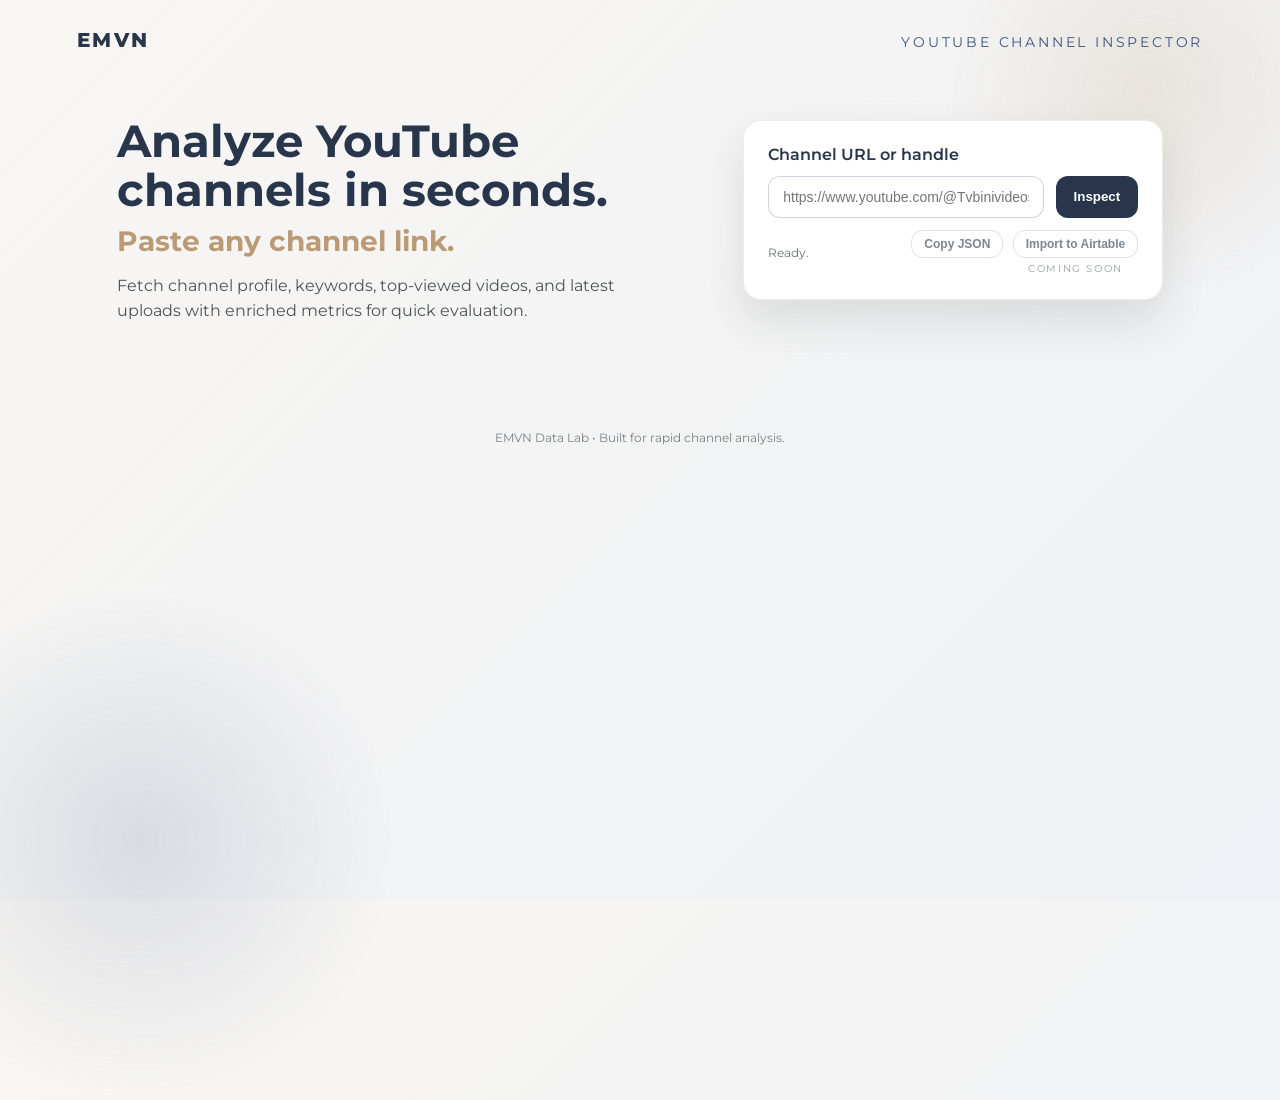
==== templates/index.html @ 69dc373f "feat: create web inspect youtube channel" ====
<!doctype html>
<html lang="en">
  <head>
    <meta charset="utf-8" />
    <meta name="viewport" content="width=device-width, initial-scale=1" />
    <title>EMVN YouTube Channel Inspector</title>
    <link rel="preconnect" href="https://fonts.googleapis.com" />
    <link rel="preconnect" href="https://fonts.gstatic.com" crossorigin />
    <link
      href="https://fonts.googleapis.com/css2?family=Montserrat:wght@300;400;500;600;700;800&display=swap"
      rel="stylesheet"
    />
    <link rel="stylesheet" href="/static/app.css" />
  </head>
  <body>
    <div class="bg-orb orb-1"></div>
    <div class="bg-orb orb-2"></div>
    <header class="site-header">
      <div class="brand">EMVN</div>
      <div class="brand-subtitle">YouTube Channel Inspector</div>
    </header>

    <main class="shell">
      <section class="hero">
        <div class="hero-copy">
          <h1>
            Analyze YouTube channels in seconds.
            <span>Paste any channel link.</span>
          </h1>
          <p>
            Fetch channel profile, keywords, top-viewed videos, and latest uploads
            with enriched metrics for quick evaluation.
          </p>
        </div>
        <div class="hero-panel">
          <label for="channel-input">Channel URL or handle</label>
          <div class="input-row">
            <input
              id="channel-input"
              type="text"
              placeholder="https://www.youtube.com/@Tvbinivideosforcats/featured"
              autocomplete="off"
            />
            <button id="inspect-btn">Inspect</button>
          </div>
          <div class="helper-row">
            <span id="status-text">Ready.</span>
            <div class="helper-actions">
              <div class="helper-stack">
                <button id="copy-json" class="ghost" disabled>Copy JSON</button>
                <span class="coming-soon placeholder">Coming soon</span>
              </div>
              <div class="helper-stack">
                <button id="airtable-import" class="ghost" disabled>Import to Airtable</button>
                <span class="coming-soon">Coming soon</span>
              </div>
            </div>
          </div>
        </div>
      </section>

      <section id="results" class="results hidden">
        <div class="card channel-card">
          <div class="channel-header">
            <div>
              <h2 id="channel-name">Channel</h2>
              <p id="channel-meta"></p>
            </div>
            <div class="channel-tags" id="channel-tags"></div>
          </div>
          <p id="channel-description" class="muted"></p>
          <div class="stats-grid" id="channel-stats"></div>
        </div>

        <div class="card metrics-card">
          <h3>Quick Metrics</h3>
          <div class="metrics-grid" id="quick-metrics"></div>
        </div>

        <div class="card analysis-card" id="analysis-card">
          <div class="analysis-header">
            <h3>Title & Thumbnail Trends</h3>
            <span id="analysis-status" class="analysis-status"></span>
          </div>
          <div class="analysis-columns">
            <div>
              <h4>Titles</h4>
              <ul id="analysis-titles" class="analysis-list"></ul>
            </div>
            <div>
              <h4>Thumbnails</h4>
              <ul id="analysis-thumbnails" class="analysis-list"></ul>
            </div>
          </div>
          <div class="analysis-formula">
            <div>
              <span>Title formula</span>
              <p id="analysis-title-formula"></p>
            </div>
            <div>
              <span>Thumbnail formula</span>
              <p id="analysis-thumb-formula"></p>
            </div>
          </div>
          <p id="analysis-caveats" class="muted"></p>
        </div>

        <div class="video-section">
          <div class="section-header">
            <div>
              <h3>Top Viewed Videos</h3>
              <span class="section-note">Top 10 by view count</span>
            </div>
            <div class="filter-group" data-section="top">
              <button class="filter-btn active" data-filter="all">All</button>
              <button class="filter-btn" data-filter="long">Long</button>
              <button class="filter-btn" data-filter="short">Short</button>
            </div>
          </div>
          <div class="video-grid" id="top-videos"></div>
        </div>

        <div class="video-section">
          <div class="section-header">
            <div>
              <h3>Latest Videos</h3>
              <span class="section-note">Most recent 10 uploads</span>
            </div>
            <div class="filter-group" data-section="latest">
              <button class="filter-btn active" data-filter="all">All</button>
              <button class="filter-btn" data-filter="long">Long</button>
              <button class="filter-btn" data-filter="short">Short</button>
            </div>
          </div>
          <div class="video-grid" id="latest-videos"></div>
        </div>
      </section>
    </main>

    <footer class="site-footer">
      EMVN Data Lab • Built for rapid channel analysis.
    </footer>

    <script src="/static/app.js"></script>
  </body>
</html>
---- static/app.css ----
:root {
  --emvn-blue: #28354b;
  --emvn-gold: #bb9a76;
  --emvn-offwhite: #efeeee;
  --emvn-white: #ffffff;
  --emvn-blue-2: #3d557f;
  --emvn-gray: #d6d3d0;
  --emvn-dark: #232628;
  --shadow-soft: 0 20px 45px rgba(35, 38, 40, 0.12);
  --shadow-card: 0 12px 30px rgba(40, 53, 75, 0.12);
}

* {
  box-sizing: border-box;
}

body {
  margin: 0;
  font-family: "Montserrat", "Avenir Next", sans-serif;
  color: var(--emvn-dark);
  background: linear-gradient(135deg, #f8f6f3 0%, #eef1f5 100%);
  min-height: 100vh;
  position: relative;
  overflow-x: hidden;
}

.bg-orb {
  position: absolute;
  border-radius: 50%;
  filter: blur(0px);
  opacity: 0.6;
  z-index: 0;
}

.orb-1 {
  width: 420px;
  height: 420px;
  background: radial-gradient(circle, rgba(187, 154, 118, 0.3) 0%, rgba(187, 154, 118, 0) 70%);
  top: -120px;
  right: -80px;
}

.orb-2 {
  width: 520px;
  height: 520px;
  background: radial-gradient(circle, rgba(61, 85, 127, 0.25) 0%, rgba(61, 85, 127, 0) 70%);
  bottom: -200px;
  left: -120px;
}

.site-header {
  position: relative;
  z-index: 1;
  display: flex;
  align-items: baseline;
  justify-content: space-between;
  padding: 28px 6vw 8px;
  color: var(--emvn-blue);
}

.brand {
  font-weight: 800;
  letter-spacing: 0.12em;
  font-size: 20px;
  text-transform: uppercase;
}

.brand-subtitle {
  font-size: 14px;
  text-transform: uppercase;
  letter-spacing: 0.2em;
  color: var(--emvn-blue-2);
}

.shell {
  position: relative;
  z-index: 1;
  padding: 20px 6vw 60px;
  max-width: 1200px;
  margin: 0 auto;
}

.hero {
  display: grid;
  grid-template-columns: minmax(0, 1fr) minmax(320px, 420px);
  gap: 32px;
  align-items: center;
}

.hero-copy h1 {
  font-size: clamp(32px, 3.5vw, 46px);
  line-height: 1.1;
  color: var(--emvn-blue);
  margin-bottom: 16px;
}

.hero-copy h1 span {
  color: var(--emvn-gold);
  display: block;
  font-size: clamp(20px, 2.2vw, 28px);
  margin-top: 10px;
}

.hero-copy p {
  max-width: 540px;
  font-size: 16px;
  line-height: 1.6;
  color: #4d5258;
}

.hero-panel {
  background: var(--emvn-white);
  padding: 24px;
  border-radius: 18px;
  box-shadow: var(--shadow-soft);
  border: 1px solid rgba(187, 154, 118, 0.2);
}

.hero-panel label {
  display: block;
  font-weight: 600;
  color: var(--emvn-blue);
  margin-bottom: 12px;
}

.input-row {
  display: flex;
  gap: 12px;
}

input[type="text"] {
  flex: 1;
  padding: 12px 14px;
  border-radius: 12px;
  border: 1px solid rgba(61, 85, 127, 0.25);
  font-size: 14px;
  outline: none;
}

input[type="text"]:focus {
  border-color: var(--emvn-blue);
  box-shadow: 0 0 0 3px rgba(61, 85, 127, 0.2);
}

button {
  border: none;
  background: var(--emvn-blue);
  color: var(--emvn-white);
  padding: 12px 18px;
  border-radius: 12px;
  font-weight: 600;
  cursor: pointer;
  transition: transform 0.2s ease, box-shadow 0.2s ease;
}

button:hover {
  transform: translateY(-1px);
  box-shadow: 0 8px 18px rgba(40, 53, 75, 0.2);
}

button:disabled {
  opacity: 0.6;
  cursor: not-allowed;
  box-shadow: none;
}

button.ghost {
  background: transparent;
  color: var(--emvn-blue);
  border: 1px solid rgba(61, 85, 127, 0.3);
  padding: 6px 12px;
  font-size: 12px;
}

.helper-row {
  display: flex;
  justify-content: space-between;
  align-items: center;
  margin-top: 12px;
  font-size: 12px;
  color: #6a7076;
}

.helper-actions {
  display: flex;
  gap: 8px;
  align-items: flex-start;
}

.helper-stack {
  display: flex;
  flex-direction: column;
  align-items: center;
  gap: 4px;
}

.coming-soon {
  font-size: 10px;
  color: #9aa0a6;
  text-transform: uppercase;
  letter-spacing: 0.16em;
}

.coming-soon.placeholder {
  visibility: hidden;
}

.results {
  margin-top: 36px;
  display: grid;
  gap: 24px;
  animation: fadeIn 0.5s ease;
}

.hidden {
  display: none;
}

.card {
  background: var(--emvn-white);
  border-radius: 16px;
  padding: 20px 22px;
  box-shadow: var(--shadow-card);
}

.channel-card h2 {
  margin: 0;
  color: var(--emvn-blue);
}

.channel-header {
  display: flex;
  justify-content: space-between;
  gap: 16px;
  align-items: flex-start;
}

.channel-tags {
  display: flex;
  flex-wrap: wrap;
  gap: 6px;
}

.tag {
  padding: 4px 10px;
  border-radius: 999px;
  background: rgba(187, 154, 118, 0.18);
  color: #5a4630;
  font-size: 11px;
  font-weight: 600;
}

#channel-meta {
  margin: 8px 0 0;
  font-size: 13px;
  color: #6b7178;
}

.muted {
  color: #4f555b;
  margin-top: 16px;
  line-height: 1.5;
}

.stats-grid,
.metrics-grid {
  display: grid;
  grid-template-columns: repeat(auto-fit, minmax(140px, 1fr));
  gap: 12px;
  margin-top: 18px;
}

.analysis-card h4 {
  margin: 0 0 8px;
  font-size: 14px;
  color: var(--emvn-blue);
}

.analysis-header {
  display: flex;
  justify-content: space-between;
  align-items: baseline;
}

.analysis-status {
  font-size: 12px;
  color: #7a7f84;
}

.analysis-columns {
  margin-top: 14px;
  display: grid;
  grid-template-columns: repeat(auto-fit, minmax(240px, 1fr));
  gap: 16px;
}

.analysis-list {
  margin: 0;
  padding-left: 18px;
  color: #4f555b;
  font-size: 13px;
  line-height: 1.5;
}

.analysis-formula {
  margin-top: 18px;
  display: grid;
  grid-template-columns: repeat(auto-fit, minmax(220px, 1fr));
  gap: 16px;
}

.analysis-formula span {
  display: block;
  font-size: 12px;
  color: #6a7076;
  text-transform: uppercase;
  letter-spacing: 0.08em;
  margin-bottom: 6px;
}

.analysis-formula p {
  margin: 0;
  font-size: 14px;
  color: var(--emvn-blue);
  font-weight: 600;
}

.stat {
  background: #f7f4f1;
  padding: 12px;
  border-radius: 12px;
  border: 1px solid rgba(187, 154, 118, 0.15);
}

.stat span {
  display: block;
  font-size: 12px;
  color: #6a7076;
}

.stat strong {
  display: block;
  font-size: 16px;
  color: var(--emvn-blue);
  margin-top: 6px;
}

.video-section {
  display: grid;
  gap: 12px;
}

.section-header {
  display: flex;
  justify-content: space-between;
  align-items: baseline;
}

.section-note {
  font-size: 12px;
  color: #7a7f84;
}

.filter-group {
  display: flex;
  gap: 8px;
  background: rgba(61, 85, 127, 0.08);
  padding: 6px;
  border-radius: 999px;
}

.filter-btn {
  background: transparent;
  border: none;
  padding: 6px 14px;
  font-size: 12px;
  border-radius: 999px;
  cursor: pointer;
  color: var(--emvn-blue);
  font-weight: 600;
  transition: all 0.2s ease;
}

.filter-btn.active {
  background: var(--emvn-blue);
  color: var(--emvn-white);
  box-shadow: 0 6px 12px rgba(40, 53, 75, 0.2);
}

.filter-btn:hover {
  transform: translateY(-1px);
}

@media (max-width: 700px) {
  .filter-group {
    margin-top: 8px;
  }
}

.video-grid {
  display: grid;
  grid-template-columns: repeat(auto-fit, minmax(240px, 1fr));
  gap: 16px;
}

.video-card {
  background: var(--emvn-white);
  border-radius: 14px;
  overflow: hidden;
  box-shadow: 0 10px 25px rgba(40, 53, 75, 0.1);
  display: flex;
  flex-direction: column;
  min-height: 260px;
}

.video-thumb {
  width: 100%;
  height: 140px;
  object-fit: cover;
  background: #e3e3e3;
}

.video-body {
  padding: 14px;
  display: flex;
  flex-direction: column;
  gap: 8px;
  flex: 1;
}

.video-title {
  font-size: 14px;
  font-weight: 600;
  color: var(--emvn-blue);
  line-height: 1.3;
}

.video-meta {
  font-size: 12px;
  color: #6a7076;
  display: flex;
  flex-wrap: wrap;
  gap: 8px;
}

.video-desc {
  font-size: 12px;
  color: #4f555b;
  line-height: 1.4;
  flex: 1;
}

.video-link {
  color: var(--emvn-blue-2);
  font-size: 12px;
  text-decoration: none;
  font-weight: 600;
}

.site-footer {
  padding: 30px 6vw 40px;
  color: #7a7f84;
  text-align: center;
  font-size: 12px;
}

@keyframes fadeIn {
  from {
    opacity: 0;
    transform: translateY(12px);
  }
  to {
    opacity: 1;
    transform: translateY(0);
  }
}

@media (max-width: 900px) {
  .hero {
    grid-template-columns: 1fr;
  }

  .brand-subtitle {
    display: none;
  }
}

@media (max-width: 600px) {
  .input-row {
    flex-direction: column;
  }

  button {
    width: 100%;
  }

  .channel-header {
    flex-direction: column;
  }
}
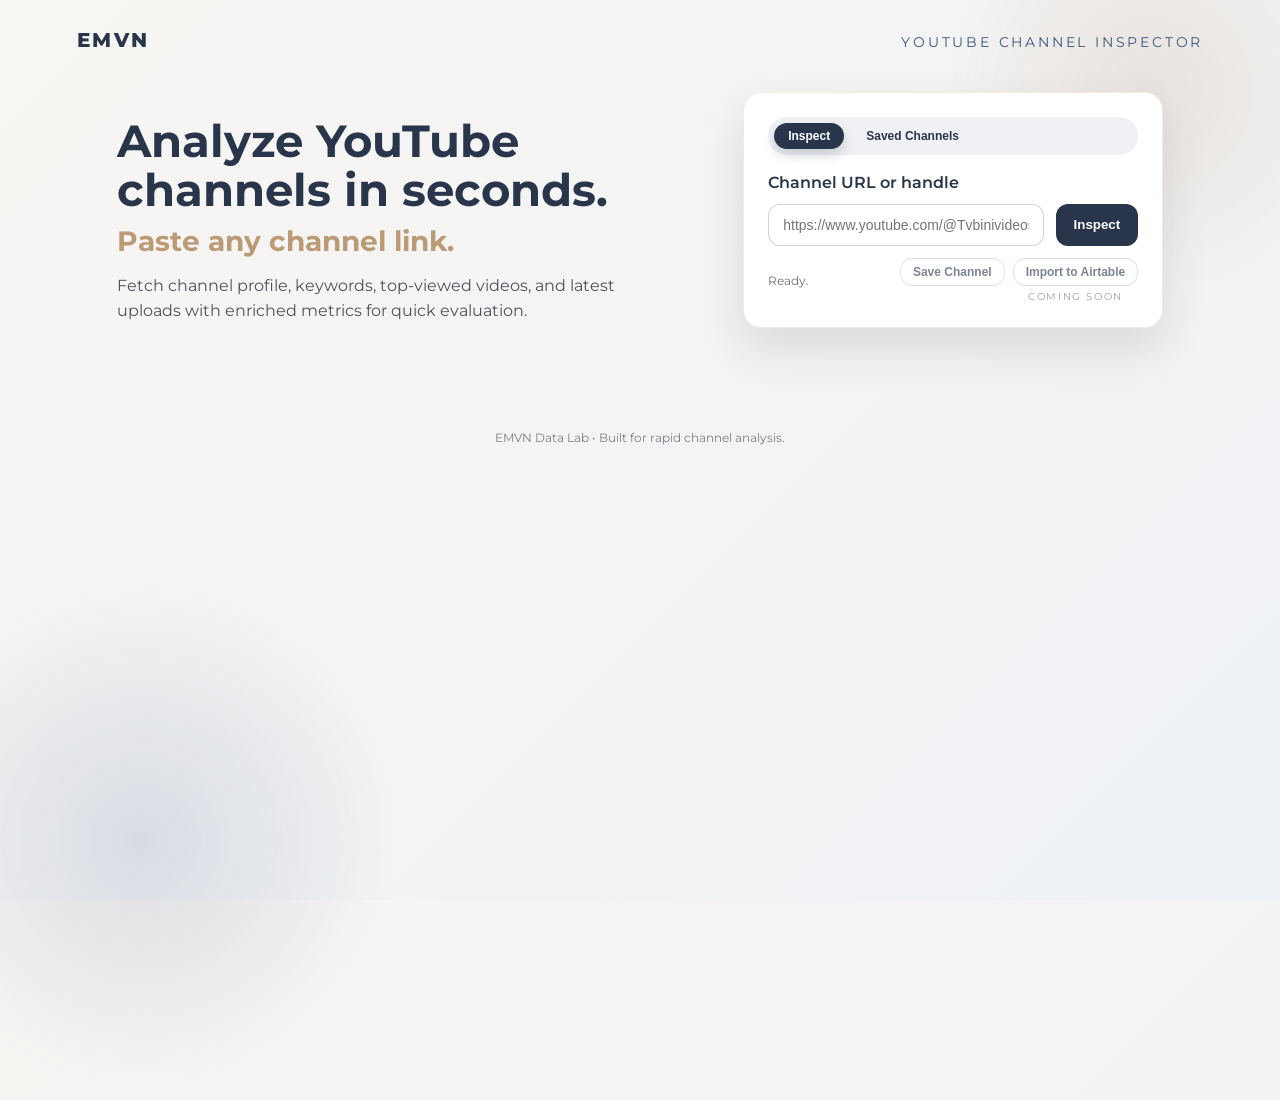
==== commit efb7367e: "feat: add save channel stat function, add avg view 5 lastest videos" ====
--- a/templates/index.html
+++ b/templates/index.html
@@ -33,27 +33,38 @@
           </p>
         </div>
         <div class="hero-panel">
-          <label for="channel-input">Channel URL or handle</label>
-          <div class="input-row">
-            <input
-              id="channel-input"
-              type="text"
-              placeholder="https://www.youtube.com/@Tvbinivideosforcats/featured"
-              autocomplete="off"
-            />
-            <button id="inspect-btn">Inspect</button>
+          <div class="tab-bar">
+            <button class="tab-btn active" data-tab="inspect">Inspect</button>
+            <button class="tab-btn" data-tab="saved">Saved Channels</button>
           </div>
-          <div class="helper-row">
-            <span id="status-text">Ready.</span>
-            <div class="helper-actions">
-              <div class="helper-stack">
-                <button id="copy-json" class="ghost" disabled>Copy JSON</button>
-                <span class="coming-soon placeholder">Coming soon</span>
+          <div class="tab-content" data-tab="inspect">
+            <label for="channel-input">Channel URL or handle</label>
+            <div class="input-row">
+              <input
+                id="channel-input"
+                type="text"
+                placeholder="https://www.youtube.com/@Tvbinivideosforcats/featured"
+                autocomplete="off"
+              />
+              <button id="inspect-btn">Inspect</button>
+            </div>
+            <div class="helper-row">
+              <span id="status-text">Ready.</span>
+              <div class="helper-actions">
+                <div class="helper-stack">
+                  <button id="save-channel-btn" class="ghost save-btn" disabled>Save Channel</button>
+                  <span id="save-status" class="save-status hidden"></span>
+                </div>
+                <div class="helper-stack">
+                  <button id="airtable-import" class="ghost" disabled>Import to Airtable</button>
+                  <span class="coming-soon">Coming soon</span>
+                </div>
               </div>
-              <div class="helper-stack">
-                <button id="airtable-import" class="ghost" disabled>Import to Airtable</button>
-                <span class="coming-soon">Coming soon</span>
-              </div>
+            </div>
+          </div>
+          <div class="tab-content hidden" data-tab="saved">
+            <div id="saved-channels-list">
+              <p class="muted">No saved channels yet.</p>
             </div>
           </div>
         </div>
@@ -75,6 +86,14 @@
         <div class="card metrics-card">
           <h3>Quick Metrics</h3>
           <div class="metrics-grid" id="quick-metrics"></div>
+        </div>
+
+        <div class="card avg-view-5-card" id="avg-view-5-card">
+          <h3>Avg Views (Last 5 Videos)</h3>
+          <div class="stat avg-view-5-stat" id="avg-view-5-stat">
+            <span>Average view count of 5 latest uploads</span>
+            <strong id="avg-view-5-value">-</strong>
+          </div>
         </div>
 
         <div class="card analysis-card" id="analysis-card">
--- a/static/app.css
+++ b/static/app.css
@@ -205,6 +205,121 @@
   visibility: hidden;
 }
 
+.tab-bar {
+  display: flex;
+  gap: 8px;
+  background: rgba(61, 85, 127, 0.08);
+  padding: 6px;
+  border-radius: 999px;
+  margin-bottom: 18px;
+}
+
+.tab-btn {
+  background: transparent;
+  border: none;
+  padding: 6px 14px;
+  font-size: 12px;
+  border-radius: 999px;
+  cursor: pointer;
+  color: var(--emvn-blue);
+  font-weight: 600;
+  transition: all 0.2s ease;
+}
+
+.tab-btn.active {
+  background: var(--emvn-blue);
+  color: var(--emvn-white);
+  box-shadow: 0 6px 12px rgba(40, 53, 75, 0.2);
+}
+
+.tab-btn:hover {
+  transform: translateY(-1px);
+}
+
+.tab-content {
+  /* visible by default */
+}
+
+.saved-channel-item {
+  display: flex;
+  justify-content: space-between;
+  align-items: center;
+  padding: 12px 0;
+  border-bottom: 1px solid var(--emvn-gray);
+}
+
+.saved-channel-item:last-child {
+  border-bottom: none;
+}
+
+.saved-channel-info h4 {
+  margin: 0 0 4px;
+  font-size: 14px;
+  color: var(--emvn-blue);
+}
+
+.saved-channel-info p {
+  margin: 0;
+  font-size: 12px;
+  color: #6a7076;
+}
+
+.saved-channel-delete {
+  background: transparent;
+  border: 1px solid rgba(177, 79, 69, 0.4);
+  color: #b14f45;
+  padding: 6px 12px;
+  font-size: 12px;
+  border-radius: 8px;
+  cursor: pointer;
+  font-weight: 600;
+  transition: all 0.2s ease;
+  white-space: nowrap;
+}
+
+.saved-channel-delete:hover {
+  background: rgba(177, 79, 69, 0.1);
+  transform: translateY(-1px);
+}
+
+.saved-channel-actions {
+  display: flex;
+  gap: 8px;
+}
+
+.saved-channel-view {
+  background: transparent;
+  border: 1px solid rgba(61, 85, 127, 0.3);
+  color: var(--emvn-blue);
+  padding: 6px 12px;
+  font-size: 12px;
+  border-radius: 8px;
+  cursor: pointer;
+  font-weight: 600;
+  transition: all 0.2s ease;
+  white-space: nowrap;
+}
+
+.saved-channel-view:hover {
+  background: rgba(61, 85, 127, 0.1);
+  transform: translateY(-1px);
+}
+
+.save-btn {
+  color: var(--emvn-gold);
+  border-color: rgba(187, 154, 118, 0.4);
+}
+
+.save-btn:hover {
+  background: rgba(187, 154, 118, 0.1);
+}
+
+.save-status {
+  font-size: 13px;
+  font-weight: 600;
+  color: #3a9c5d;
+}
+
 .results {
   margin-top: 36px;
   display: grid;
@@ -345,6 +460,11 @@
   margin-top: 6px;
 }
 
+.avg-view-5-card .stat strong {
+  font-size: 24px;
+  color: var(--emvn-gold);
+}
+
 .video-section {
   display: grid;
   gap: 12px;
